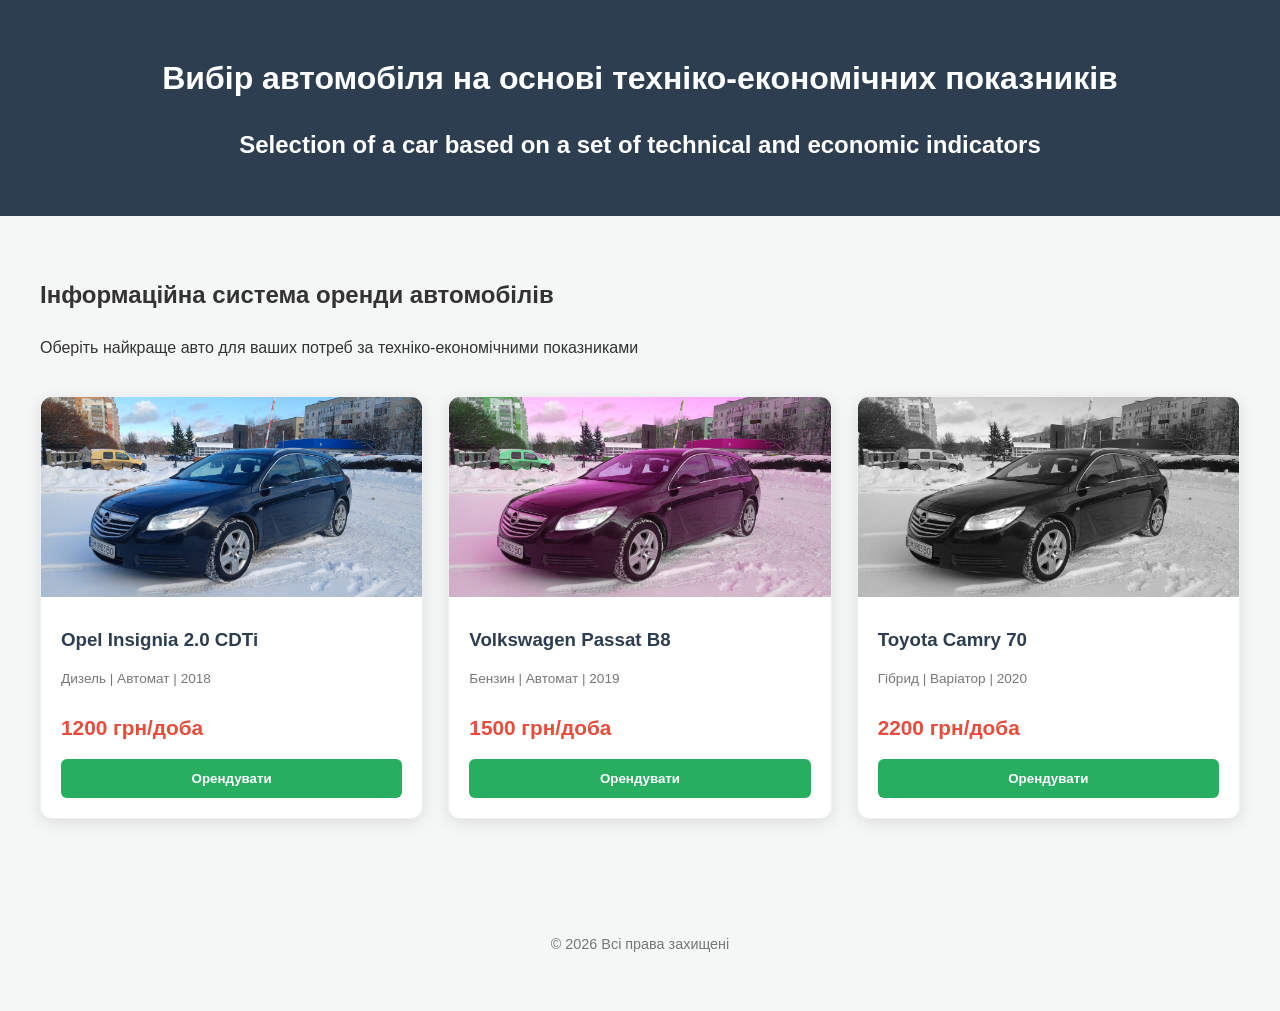
==== index.html @ 9ce19253 "feat: transform landing into car rental system prototype" ====
<!doctype html>
<html lang="uk">
  <head>
    <meta charset="UTF-8" />
    <meta name="viewport" content="width=device-width, initial-scale=1.0" />
    <meta
      name="description"
      content="Вибір автомобіля на основі техніко-економічних показників за допомогою методу AHP"
    />
    <meta name="keywords" content="AHP, Opel Insignia, вибір авто, бакалаврська робота" />
    <title>Бакалаврська робота | Selection of a car</title>
    <link rel="stylesheet" href="style.css" />
  </head>
  <body>
    <header>
      <h1>Вибір автомобіля на основі техніко-економічних показників</h1>
      <h2>Selection of a car based on a set of technical and economic indicators</h2>
    </header>

    <main>
      <section class="hero">
        <h1>Інформаційна система оренди автомобілів</h1>
        <p>Оберіть найкраще авто для ваших потреб за техніко-економічними показниками</p>
      </section>

      <section id="catalog" class="car-grid">
        <div class="car-card">
          <div class="car-image">
            <img src="insignia1.jpg" alt="Opel Insignia" />
          </div>
          <div class="car-info">
            <h3>Opel Insignia 2.0 CDTi</h3>
            <p class="specs">Дизель | Автомат | 2018</p>
            <p class="price">1200 грн/доба</p>
            <button class="rent-btn">Орендувати</button>
          </div>
        </div>

        <div class="car-card">
          <div class="car-image">
            <img src="car.jpg" alt="Volkswagen Passat" style="filter: hue-rotate(90deg)" />
          </div>
          <div class="car-info">
            <h3>Volkswagen Passat B8</h3>
            <p class="specs">Бензин | Автомат | 2019</p>
            <p class="price">1500 грн/доба</p>
            <button class="rent-btn">Орендувати</button>
          </div>
        </div>

        <div class="car-card">
          <div class="car-image">
            <img src="insignia1.jpg" alt="Toyota Camry" style="filter: grayscale(1)" />
          </div>
          <div class="car-info">
            <h3>Toyota Camry 70</h3>
            <p class="specs">Гібрид | Варіатор | 2020</p>
            <p class="price">2200 грн/доба</p>
            <button class="rent-btn">Орендувати</button>
          </div>
        </div>
      </section>
    </main>

    <footer>
      <p>&copy; 2026 Всі права захищені</p>
    </footer>
  </body>
</html>
---- style.css ----
body {
  font-family: Arial, sans-serif;
  line-height: 1.6;
  margin: 0;
  padding: 0;
  background-color: #f4f7f6;
  color: #333;
}

header {
  background: #2c3e50;
  color: #fff;
  padding: 2rem 1rem;
  text-align: center;
}

nav ul {
  list-style: none;
  padding: 0;
}

nav ul li {
  display: inline;
  margin: 0 15px;
}

nav ul li a {
  color: white;
  text-decoration: none;
  font-weight: bold;
}

main {
  max-width: 1200px;
  margin: 20px auto;
  padding: 20px;
}

.university-header {
  text-align: center;
  margin-bottom: 40px;
}

.logo-img {
  max-height: 90px !important;
  width: auto !important;
  display: block;
  margin: 0 auto;
}

.car-grid {
  display: grid;
  grid-template-columns: repeat(auto-fit, minmax(300px, 1fr));
  gap: 25px;
  padding: 20px 0;
}

.car-card {
  background: #fff;
  border-radius: 12px;
  box-shadow: 0 4px 15px rgba(0, 0, 0, 0.1);
  overflow: hidden;
  transition: transform 0.3s ease;
  border: 1px solid #eee;
  display: flex;
  flex-direction: column;
}

.car-card:hover {
  transform: translateY(-8px);
}

.car-image img {
  width: 100%;
  height: 200px;
  object-fit: cover;
}

.car-info {
  padding: 20px;
}

.car-info h3 {
  margin: 0 0 10px 0;
  color: #2c3e50;
}

.specs {
  color: #777;
  font-size: 0.85rem;
  margin-bottom: 15px;
}

.price {
  font-size: 1.3rem;
  font-weight: bold;
  color: #e74c3c;
  margin-bottom: 15px;
}

.rent-btn {
  background: #27ae60;
  color: white;
  border: none;
  padding: 12px;
  border-radius: 6px;
  cursor: pointer;
  width: 100%;
  font-weight: bold;
  transition: background 0.2s;
}

.rent-btn:hover {
  background: #219150;
}

/*Адаптивність*/
footer {
  text-align: center;
  padding: 40px 20px;
  font-size: 0.9rem;
  color: #777;
}

@media (max-width: 600px) {
  h1 {
    font-size: 1.5rem;
  }
}
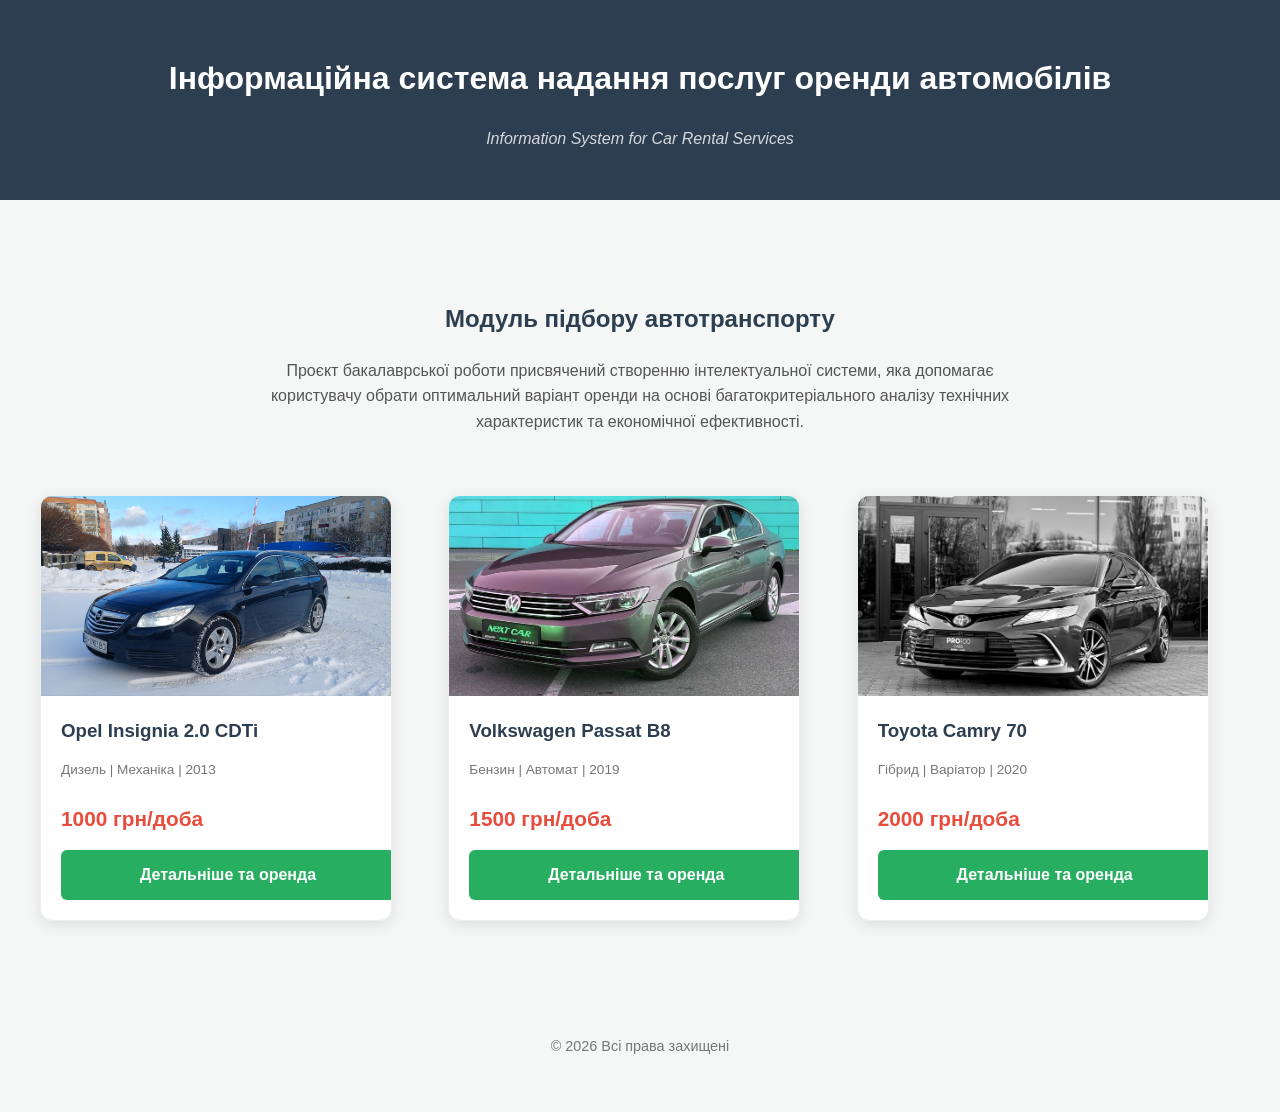
==== commit 90b051cf: "feat: complete catalog with distinct car images and align terminology with bachelor thesis" ====
--- a/index.html
+++ b/index.html
@@ -5,22 +5,31 @@
     <meta name="viewport" content="width=device-width, initial-scale=1.0" />
     <meta
       name="description"
-      content="Вибір автомобіля на основі техніко-економічних показників за допомогою методу AHP"
+      content="Розробка інформаційної системи надання послуг оренди автомобілів з використанням методу аналізу ієрархій для оптимізації вибору за техніко-економічними показниками."
     />
-    <meta name="keywords" content="AHP, Opel Insignia, вибір авто, бакалаврська робота" />
-    <title>Бакалаврська робота | Selection of a car</title>
+    <meta
+      name="keywords"
+      content="Інформаційна система, оренда автомобілів, Car Rental Services, метод AHP, бакалаврська робота, ІТ"
+    />
+    <title>ІС оренди автомобілів | Information System for Car Rental Services</title>
     <link rel="stylesheet" href="style.css" />
   </head>
   <body>
     <header>
-      <h1>Вибір автомобіля на основі техніко-економічних показників</h1>
-      <h2>Selection of a car based on a set of technical and economic indicators</h2>
+      <h1>Інформаційна система надання послуг оренди автомобілів</h1>
+      <p style="font-style: italic; opacity: 0.8; margin-top: 10px">
+        Information System for Car Rental Services
+      </p>
     </header>
 
     <main>
-      <section class="hero">
-        <h1>Інформаційна система оренди автомобілів</h1>
-        <p>Оберіть найкраще авто для ваших потреб за техніко-економічними показниками</p>
+      <section class="hero" style="text-align: center; padding: 40px 20px">
+        <h2 style="color: #2c3e50">Модуль підбору автотранспорту</h2>
+        <p style="max-width: 800px; margin: 0 auto; color: #555">
+          Проєкт бакалаврської роботи присвячений створенню інтелектуальної системи, яка допомагає
+          користувачу обрати оптимальний варіант оренди на основі багатокритеріального аналізу
+          технічних характеристик та економічної ефективності.
+        </p>
       </section>
 
       <section id="catalog" class="car-grid">
@@ -30,33 +39,48 @@
           </div>
           <div class="car-info">
             <h3>Opel Insignia 2.0 CDTi</h3>
-            <p class="specs">Дизель | Автомат | 2018</p>
-            <p class="price">1200 грн/доба</p>
-            <button class="rent-btn">Орендувати</button>
+            <p class="specs">Дизель | Механіка | 2013</p>
+            <p class="price">1000 грн/доба</p>
+            <a
+              href="insignia.html"
+              class="rent-btn"
+              style="text-align: center; text-decoration: none; display: block"
+              >Детальніше та оренда</a
+            >
           </div>
         </div>
 
         <div class="car-card">
           <div class="car-image">
-            <img src="car.jpg" alt="Volkswagen Passat" style="filter: hue-rotate(90deg)" />
+            <img src="passat1.jpg" alt="Volkswagen Passat" style="filter: hue-rotate(90deg)" />
           </div>
           <div class="car-info">
             <h3>Volkswagen Passat B8</h3>
             <p class="specs">Бензин | Автомат | 2019</p>
             <p class="price">1500 грн/доба</p>
-            <button class="rent-btn">Орендувати</button>
+            <a
+              href="passatb8.html"
+              class="rent-btn"
+              style="text-align: center; text-decoration: none; display: block"
+              >Детальніше та оренда</a
+            >
           </div>
         </div>
 
         <div class="car-card">
           <div class="car-image">
-            <img src="insignia1.jpg" alt="Toyota Camry" style="filter: grayscale(1)" />
+            <img src="camry(v70).jpg" alt="Toyota Camry" style="filter: grayscale(1)" />
           </div>
           <div class="car-info">
             <h3>Toyota Camry 70</h3>
             <p class="specs">Гібрид | Варіатор | 2020</p>
-            <p class="price">2200 грн/доба</p>
-            <button class="rent-btn">Орендувати</button>
+            <p class="price">2000 грн/доба</p>
+            <a
+              href="camry.v70.html"
+              class="rent-btn"
+              style="text-align: center; text-decoration: none; display: block"
+              >Детальніше та оренда</a
+            >
           </div>
         </div>
       </section>
--- a/style.css
+++ b/style.css
@@ -64,6 +64,7 @@
   border: 1px solid #eee;
   display: flex;
   flex-direction: column;
+  max-width: 350px;
 }
 
 .car-card:hover {
@@ -74,6 +75,7 @@
   width: 100%;
   height: 200px;
   object-fit: cover;
+  display: block;
 }
 
 .car-info {
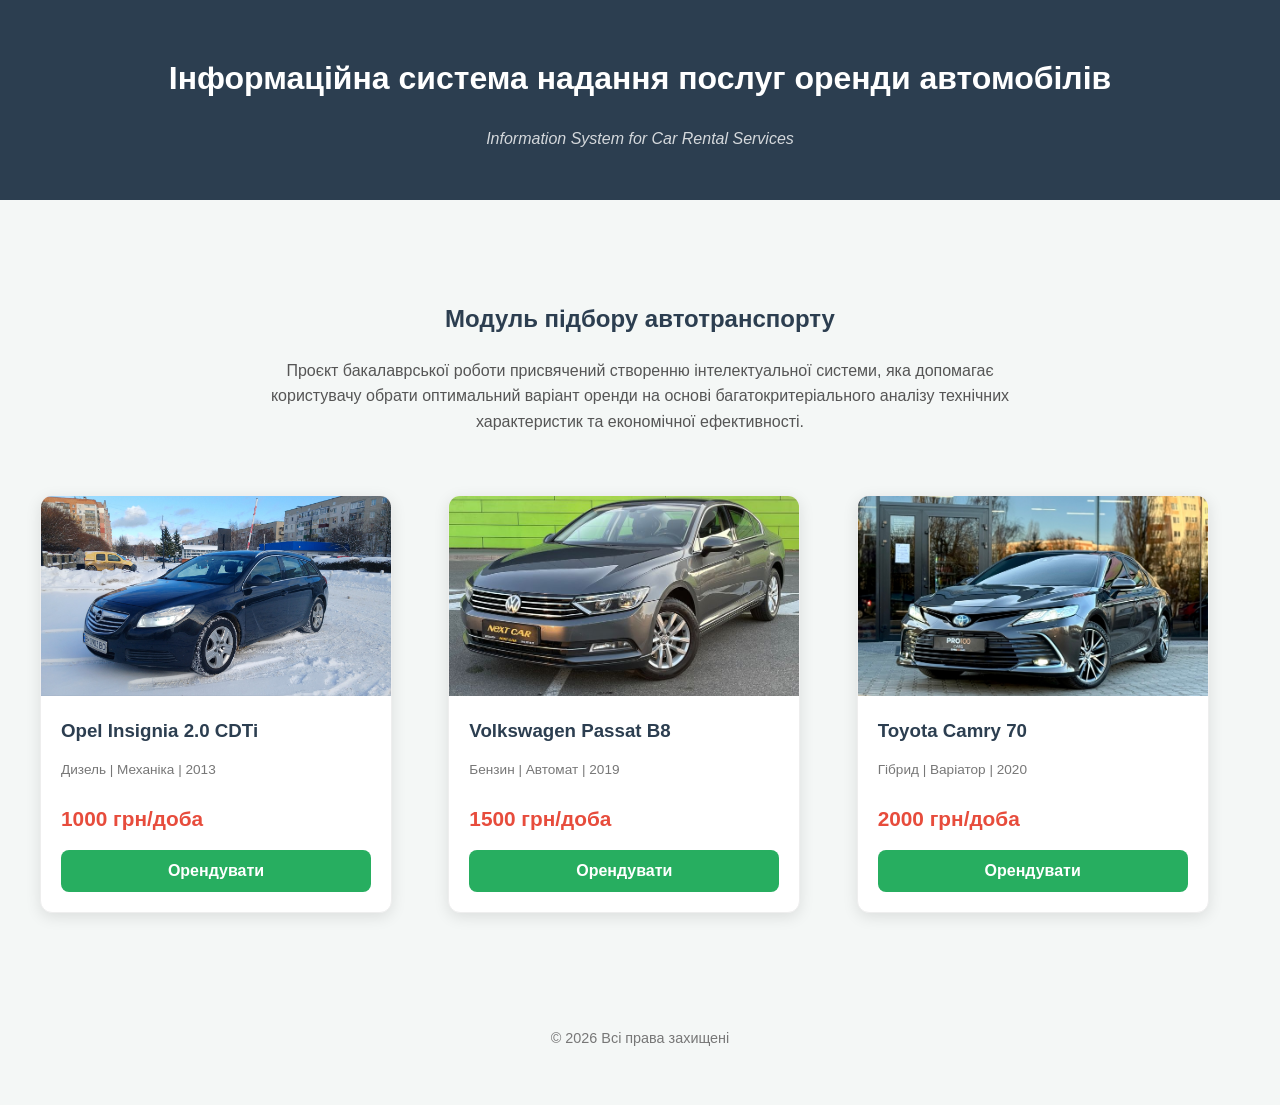
==== commit 0163dc55: "style: add real images, make buttons green and restore basic alert functionality" ====
--- a/index.html
+++ b/index.html
@@ -41,12 +41,16 @@
             <h3>Opel Insignia 2.0 CDTi</h3>
             <p class="specs">Дизель | Механіка | 2013</p>
             <p class="price">1000 грн/доба</p>
-            <a
-              href="insignia.html"
+            <button
               class="rent-btn"
-              style="text-align: center; text-decoration: none; display: block"
-              >Детальніше та оренда</a
+              onclick="
+                alert(
+                  'Для оренди Opel Insignia, будь ласка, зателефонуйте менеджеру: +38 (099) 123-45-67',
+                )
+              "
             >
+              Орендувати
+            </button>
           </div>
         </div>
 
@@ -58,12 +62,16 @@
             <h3>Volkswagen Passat B8</h3>
             <p class="specs">Бензин | Автомат | 2019</p>
             <p class="price">1500 грн/доба</p>
-            <a
-              href="passatb8.html"
+            <button
               class="rent-btn"
-              style="text-align: center; text-decoration: none; display: block"
-              >Детальніше та оренда</a
+              onclick="
+                alert(
+                  'Для оренди Volkswagen Passat, будь ласка, зателефонуйте менеджеру: +38 (099) 123-45-67',
+                )
+              "
             >
+              Орендувати
+            </button>
           </div>
         </div>
 
@@ -75,12 +83,16 @@
             <h3>Toyota Camry 70</h3>
             <p class="specs">Гібрид | Варіатор | 2020</p>
             <p class="price">2000 грн/доба</p>
-            <a
-              href="camry.v70.html"
+            <button
               class="rent-btn"
-              style="text-align: center; text-decoration: none; display: block"
-              >Детальніше та оренда</a
+              onclick="
+                alert(
+                  'Для оренди Toyota Camry, будь ласка, зателефонуйте менеджеру: +38 (099) 123-45-67',
+                )
+              "
             >
+              Орендувати
+            </button>
           </div>
         </div>
       </section>
--- a/style.css
+++ b/style.css
@@ -76,6 +76,7 @@
   height: 200px;
   object-fit: cover;
   display: block;
+  filter: none !important;
 }
 
 .car-info {
@@ -101,19 +102,29 @@
 }
 
 .rent-btn {
-  background: #27ae60;
+  background-color: #27ae60;
   color: white;
   border: none;
-  padding: 12px;
-  border-radius: 6px;
+  padding: 12px 20px;
+  border-radius: 8px;
   cursor: pointer;
   width: 100%;
+  font-size: 1rem;
   font-weight: bold;
-  transition: background 0.2s;
+  transition:
+    background-color 0.2s,
+    transform 0.1s;
+  display: block;
+  text-align: center;
+  text-decoration: none;
 }
 
 .rent-btn:hover {
-  background: #219150;
+  background-color: #219150;
+}
+
+.rent-btn:active {
+  transform: translateY(1px);
 }
 
 /*Адаптивність*/
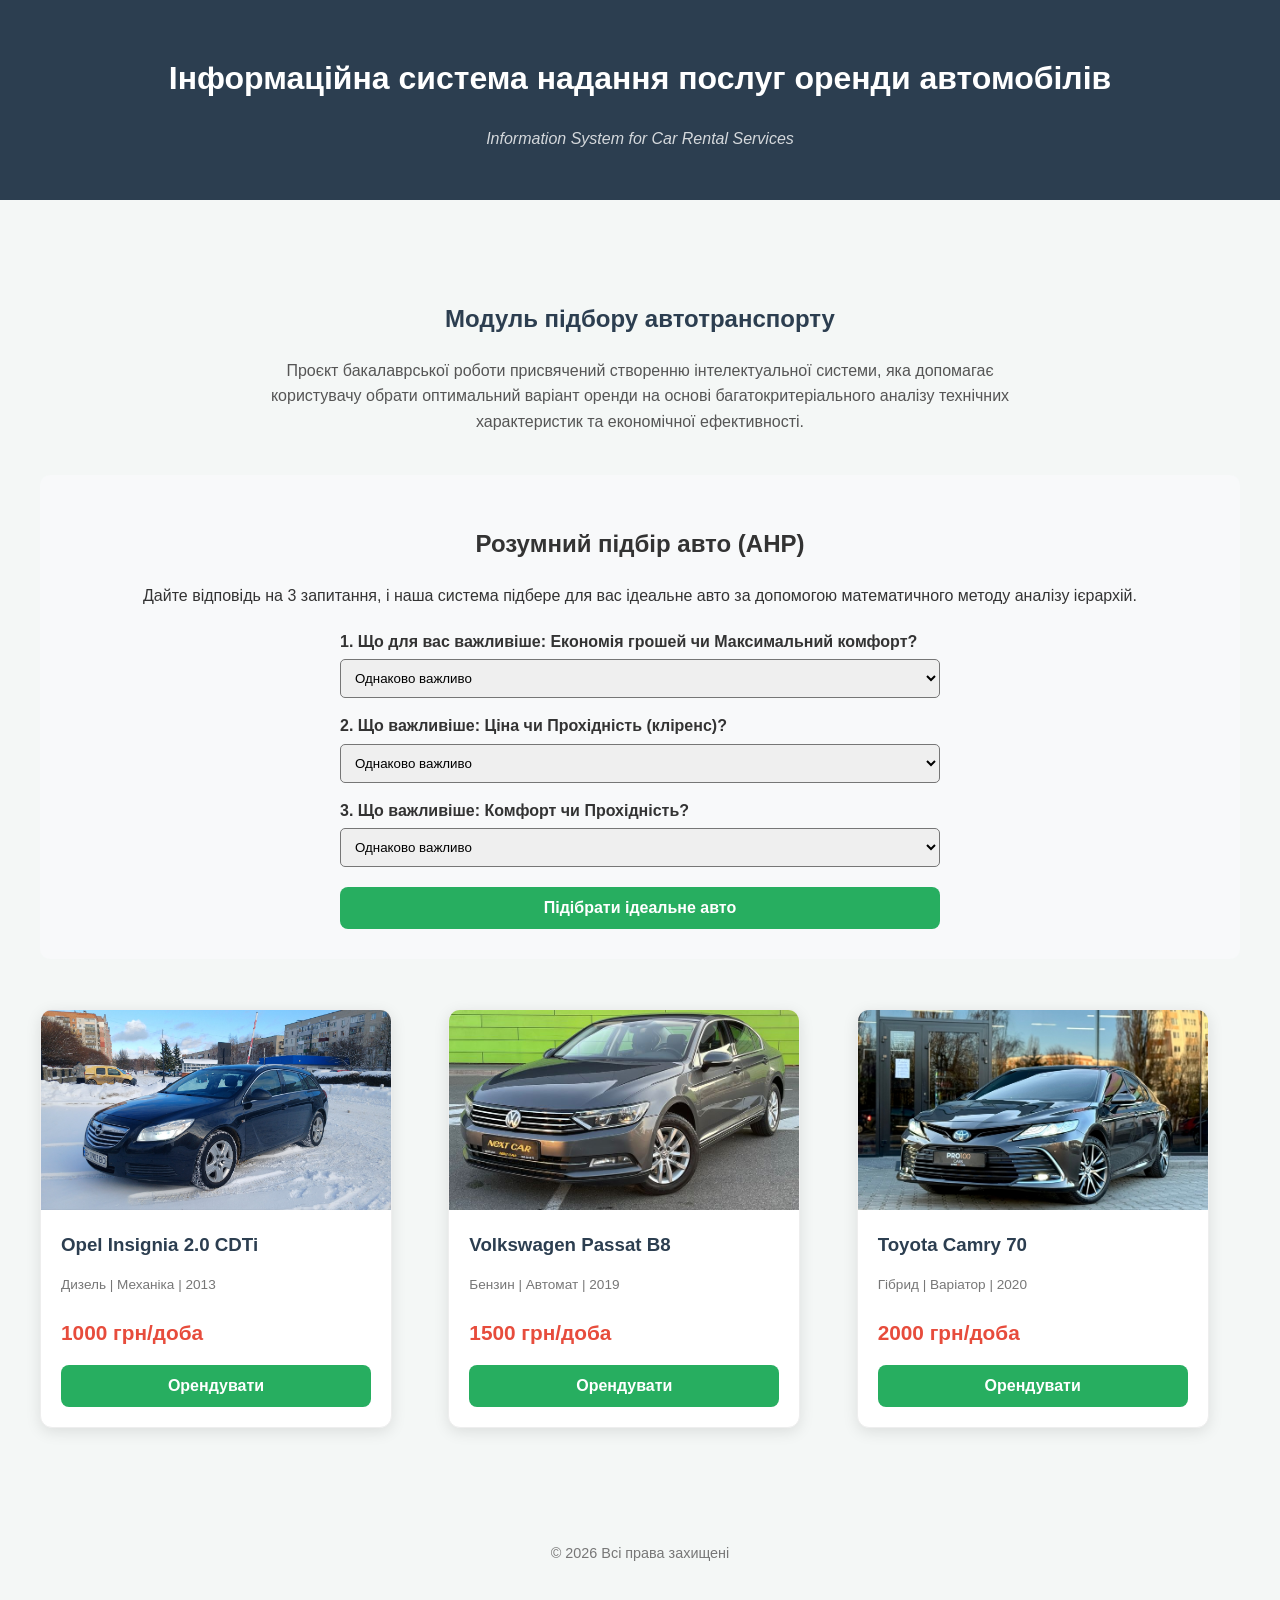
==== commit 978d5155: "docs: add devops instructions and scripts" ====
--- a/index.html
+++ b/index.html
@@ -32,6 +32,65 @@
         </p>
       </section>
 
+      <section
+        id="ahp-selector"
+        style="background-color: #f8f9fa; padding: 30px; border-radius: 10px; margin-bottom: 30px"
+      >
+        <h2 style="text-align: center; margin-bottom: 20px">Розумний підбір авто (AHP)</h2>
+        <p style="text-align: center; margin-bottom: 20px">
+          Дайте відповідь на 3 запитання, і наша система підбере для вас ідеальне авто за допомогою
+          математичного методу аналізу ієрархій.
+        </p>
+
+        <form id="ahp-form" style="max-width: 600px; margin: 0 auto">
+          <div style="margin-bottom: 15px">
+            <label><b>1. Що для вас важливіше: Економія грошей чи Максимальний комфорт?</b></label>
+            <select
+              id="price_vs_comfort"
+              style="width: 100%; padding: 10px; margin-top: 5px; border-radius: 5px"
+            >
+              <option value="9">Абсолютно важливіша ціна (економія)</option>
+              <option value="5">Ціна трохи важливіша</option>
+              <option value="1" selected>Однаково важливо</option>
+              <option value="0.2">Комфорт трохи важливіший</option>
+              <option value="0.11">Абсолютно важливіший комфорт</option>
+            </select>
+          </div>
+
+          <div style="margin-bottom: 15px">
+            <label><b>2. Що важливіше: Ціна чи Прохідність (кліренс)?</b></label>
+            <select
+              id="price_vs_clearance"
+              style="width: 100%; padding: 10px; margin-top: 5px; border-radius: 5px"
+            >
+              <option value="9">Абсолютно важливіша ціна</option>
+              <option value="5">Ціна трохи важливіша</option>
+              <option value="1" selected>Однаково важливо</option>
+              <option value="0.2">Прохідність трохи важливіша</option>
+              <option value="0.11">Абсолютно важливіша прохідність</option>
+            </select>
+          </div>
+
+          <div style="margin-bottom: 20px">
+            <label><b>3. Що важливіше: Комфорт чи Прохідність?</b></label>
+            <select
+              id="comfort_vs_clearance"
+              style="width: 100%; padding: 10px; margin-top: 5px; border-radius: 5px"
+            >
+              <option value="9">Абсолютно важливіший комфорт</option>
+              <option value="5">Комфорт трохи важливіший</option>
+              <option value="1" selected>Однаково важливо</option>
+              <option value="0.2">Прохідність трохи важливіша</option>
+              <option value="0.11">Абсолютно важливіша прохідність</option>
+            </select>
+          </div>
+
+          <button type="submit" class="rent-btn" style="width: 100%">
+            Підібрати ідеальне авто
+          </button>
+        </form>
+      </section>
+
       <section id="catalog" class="car-grid">
         <div class="car-card">
           <div class="car-image">
@@ -41,16 +100,7 @@
             <h3>Opel Insignia 2.0 CDTi</h3>
             <p class="specs">Дизель | Механіка | 2013</p>
             <p class="price">1000 грн/доба</p>
-            <button
-              class="rent-btn"
-              onclick="
-                alert(
-                  'Для оренди Opel Insignia, будь ласка, зателефонуйте менеджеру: +38 (099) 123-45-67',
-                )
-              "
-            >
-              Орендувати
-            </button>
+            <button class="rent-btn">Орендувати</button>
           </div>
         </div>
 
@@ -62,16 +112,7 @@
             <h3>Volkswagen Passat B8</h3>
             <p class="specs">Бензин | Автомат | 2019</p>
             <p class="price">1500 грн/доба</p>
-            <button
-              class="rent-btn"
-              onclick="
-                alert(
-                  'Для оренди Volkswagen Passat, будь ласка, зателефонуйте менеджеру: +38 (099) 123-45-67',
-                )
-              "
-            >
-              Орендувати
-            </button>
+            <button class="rent-btn">Орендувати</button>
           </div>
         </div>
 
@@ -83,16 +124,7 @@
             <h3>Toyota Camry 70</h3>
             <p class="specs">Гібрид | Варіатор | 2020</p>
             <p class="price">2000 грн/доба</p>
-            <button
-              class="rent-btn"
-              onclick="
-                alert(
-                  'Для оренди Toyota Camry, будь ласка, зателефонуйте менеджеру: +38 (099) 123-45-67',
-                )
-              "
-            >
-              Орендувати
-            </button>
+            <button class="rent-btn">Орендувати</button>
           </div>
         </div>
       </section>
@@ -101,5 +133,40 @@
     <footer>
       <p>&copy; 2026 Всі права захищені</p>
     </footer>
+
+    <script>
+      // Обробка форми розумного підбору AHP
+      document.getElementById("ahp-form").addEventListener("submit", async (event) => {
+        event.preventDefault(); // Зупиняємо перезавантаження сторінки
+
+        // Збираємо дані з форми
+        const formData = {
+          price_vs_comfort: parseFloat(document.getElementById("price_vs_comfort").value),
+          price_vs_clearance: parseFloat(document.getElementById("price_vs_clearance").value),
+          comfort_vs_clearance: parseFloat(document.getElementById("comfort_vs_clearance").value),
+        };
+
+        alert("Дані зібрано! Відправляємо на бекенд для розрахунку матриць AHP...");
+
+        try {
+          // Відправляємо дані на Python
+          const response = await fetch("http://127.0.0.1:5000/api/recommend", {
+            method: "POST",
+            headers: { "Content-Type": "application/json" },
+            body: JSON.stringify(formData), // Перетворюємо дані у JSON
+          });
+
+          const data = await response.json();
+
+          // Красивий вивід результату
+          alert(
+            `ДЯКУЄМО ЗА ВІДПОВІДІ!\n\nРекомендація системи:\nВаше ідеальне авто: ${data.model}\nВпевненість алгоритму: ${data.score}%\n\nПояснення: ${data.reason}`,
+          );
+        } catch (error) {
+          alert("Помилка з'єднання з сервером. Перевірте, чи працює app.py!");
+          console.error(error);
+        }
+      });
+    </script>
   </body>
 </html>
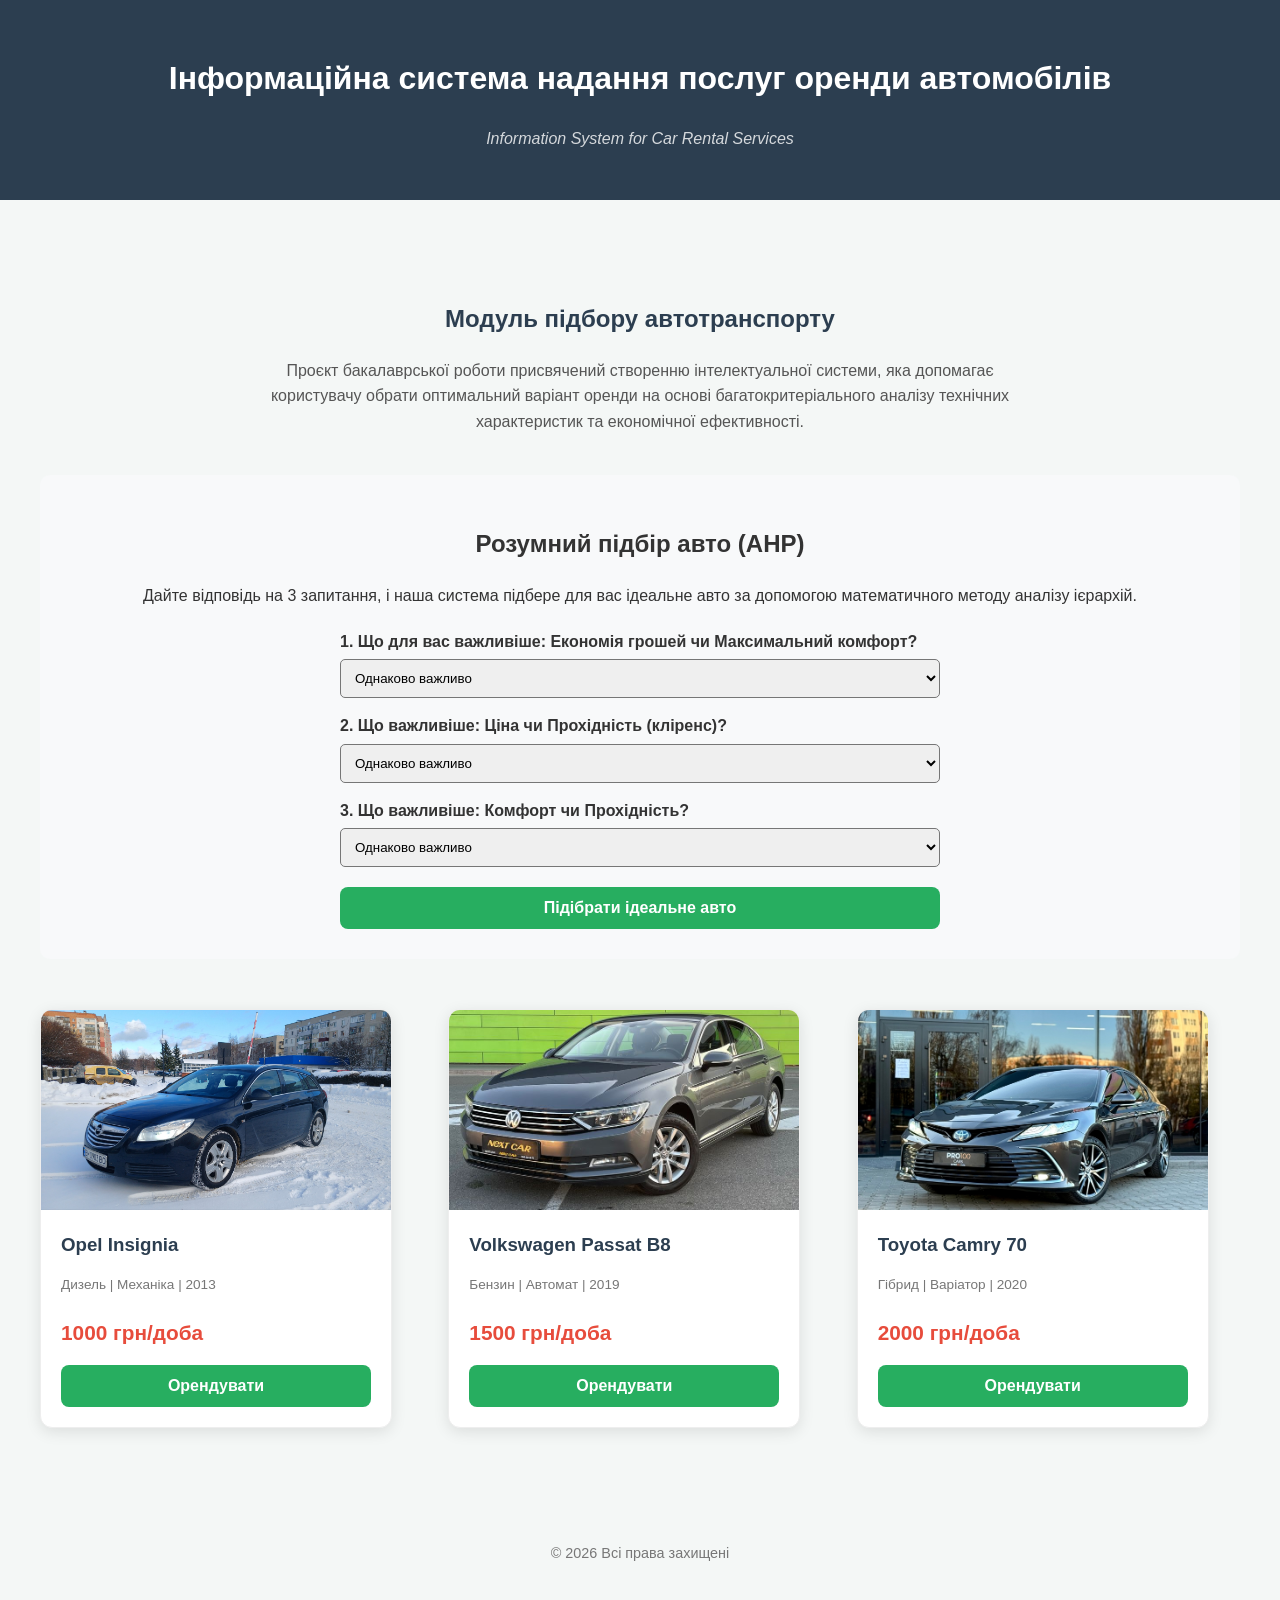
==== commit a0e30170: "carname update" ====
--- a/index.html
+++ b/index.html
@@ -97,7 +97,7 @@
             <img src="insignia1.jpg" alt="Opel Insignia" />
           </div>
           <div class="car-info">
-            <h3>Opel Insignia 2.0 CDTi</h3>
+            <h3>Opel Insignia</h3>
             <p class="specs">Дизель | Механіка | 2013</p>
             <p class="price">1000 грн/доба</p>
             <button class="rent-btn">Орендувати</button>
@@ -135,11 +135,23 @@
     </footer>
 
     <script>
-      // Обробка форми розумного підбору AHP
+      window.onerror = function (message, source, lineno, colno, error) {
+        fetch("http://127.0.0.1:5000/api/frontend-logs", {
+          method: "POST",
+          headers: { "Content-Type": "application/json" },
+          body: JSON.stringify({
+            message: message,
+            url: source,
+            line: lineno,
+          }),
+        });
+
+        return false;
+      };
+
       document.getElementById("ahp-form").addEventListener("submit", async (event) => {
-        event.preventDefault(); // Зупиняємо перезавантаження сторінки
+        event.preventDefault();
 
-        // Збираємо дані з форми
         const formData = {
           price_vs_comfort: parseFloat(document.getElementById("price_vs_comfort").value),
           price_vs_clearance: parseFloat(document.getElementById("price_vs_clearance").value),
@@ -148,17 +160,21 @@
 
         alert("Дані зібрано! Відправляємо на бекенд для розрахунку матриць AHP...");
 
+        const traceId = crypto.randomUUID();
+        console.log("Відправляємо запит з Trace ID:", traceId);
+
         try {
-          // Відправляємо дані на Python
           const response = await fetch("http://127.0.0.1:5000/api/recommend", {
             method: "POST",
-            headers: { "Content-Type": "application/json" },
-            body: JSON.stringify(formData), // Перетворюємо дані у JSON
+            headers: {
+              "Content-Type": "application/json",
+              "X-Request-ID": traceId,
+            },
+            body: JSON.stringify(formData),
           });
 
           const data = await response.json();
 
-          // Красивий вивід результату
           alert(
             `ДЯКУЄМО ЗА ВІДПОВІДІ!\n\nРекомендація системи:\nВаше ідеальне авто: ${data.model}\nВпевненість алгоритму: ${data.score}%\n\nПояснення: ${data.reason}`,
           );
